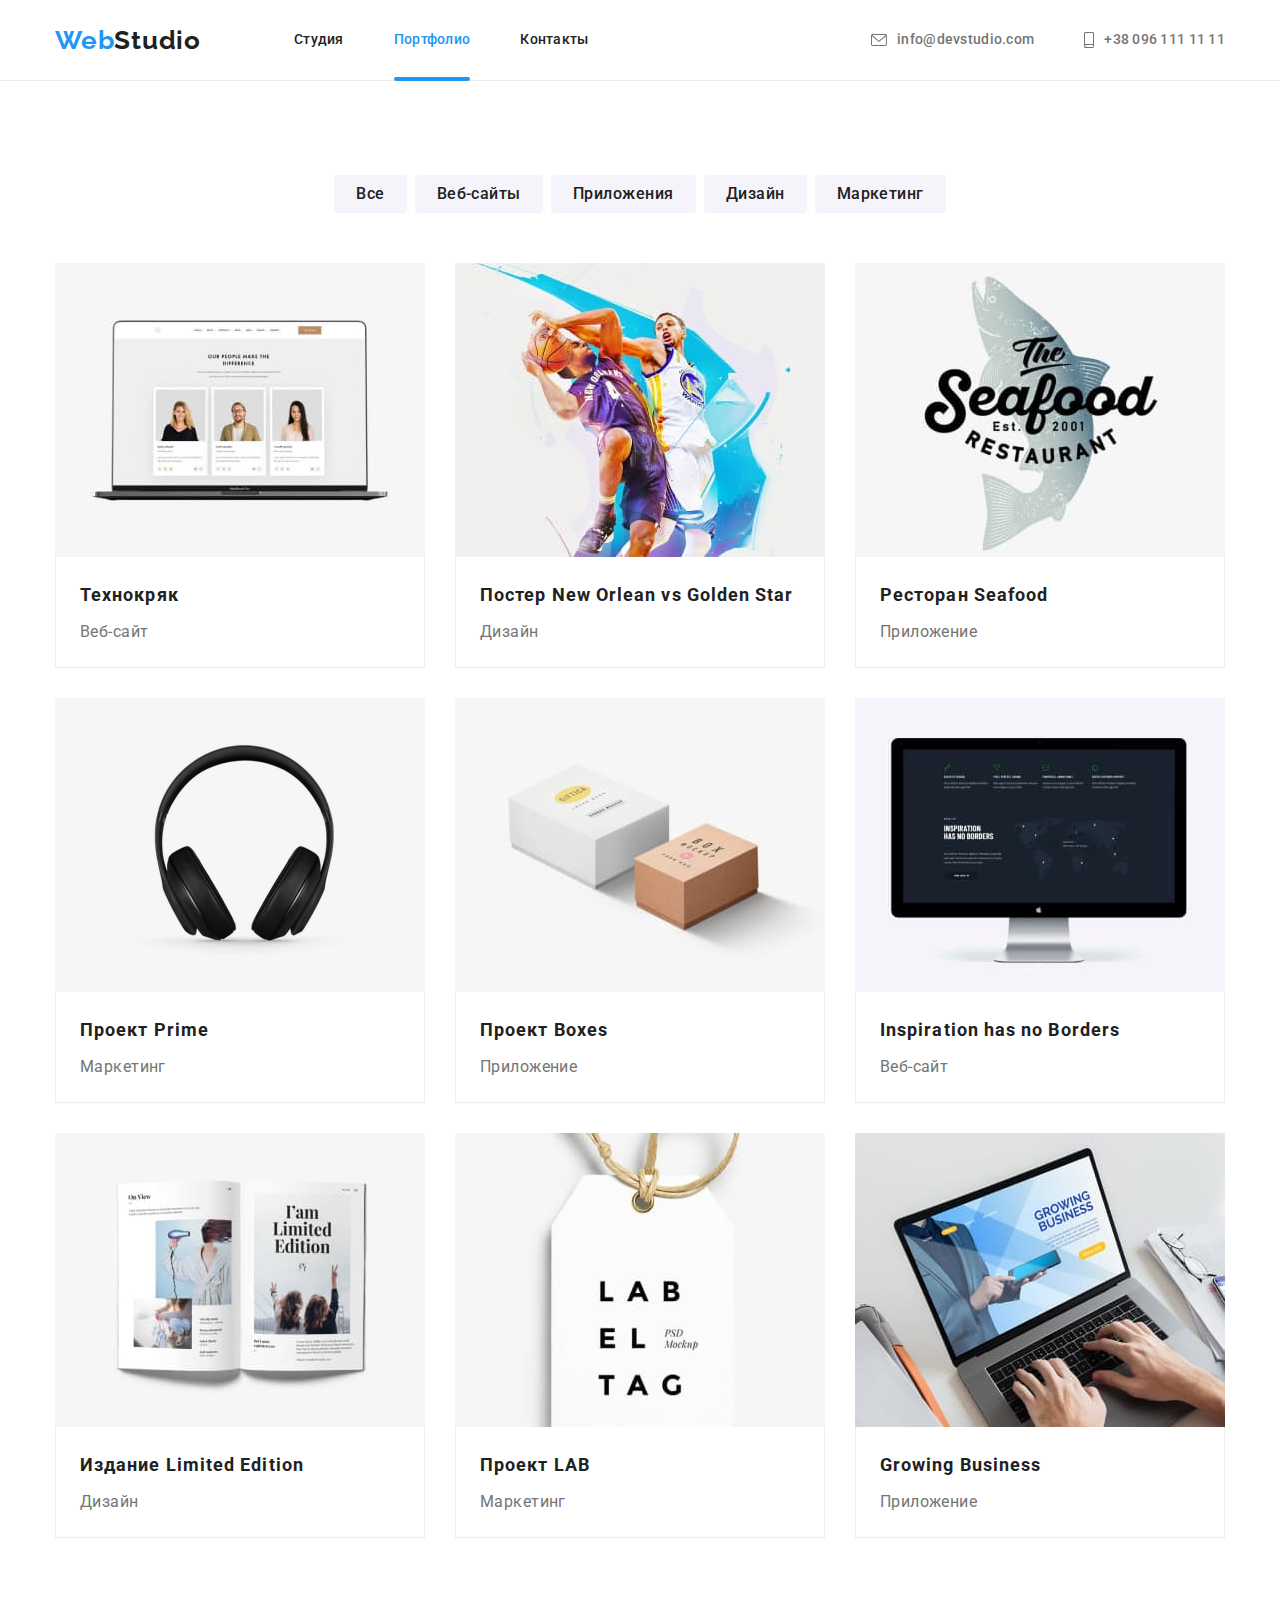
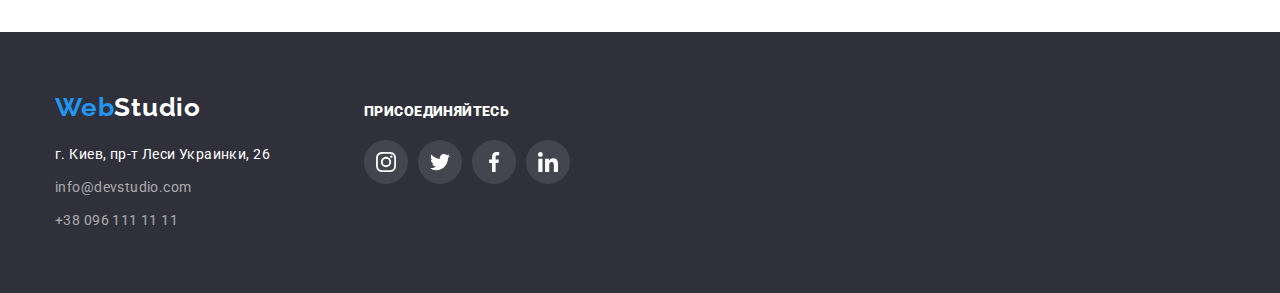
==== portfolio.html @ f8b0aa5a "Клонування репозиторія" ====
<!DOCTYPE html>
<html lang="ru">
  <head>
    <meta charset="UTF-8" />
    <meta http-equiv="X-UA-Compatible" content="IE=edge" />
    <meta name="viewport" content="width=device-width, initial-scale=1.0" />
    <title>Document</title>
    <!--  Шрифти -->
    <link rel="preconnect" href="https://fonts.googleapis.com" />
    <link rel="preconnect" href="https://fonts.gstatic.com" crossorigin />
    <link
      href="https://fonts.googleapis.com/css2?family=Raleway:wght@700&family=Roboto:wght@400;500;700;900&display=swap"
      rel="stylesheet"
    />
    <!-- Нормалізація стилей -->
    <link
      rel="stylesheet"
      href="https://cdn.jsdelivr.net/npm/modern-normalize@1.1.0/modern-normalize.min.css"
    />
    <!-- Кастомні стилі -->
    <link rel="stylesheet" href="./css/styles.css" />
  </head>
  <body>
    <!-- Секція header -->
    <header class="page-header">
      <div class="container header-container">
        <a class="header-logo link" href="./index.html">
          Web<span class="logo-style-black">Studio</span></a
        >
        <nav class="header-nav">
          <ul class="header-list list">
            <li class="header-list-item">
              <a class="header-link link" href="./index.html">Студия</a>
            </li>
            <li class="header-list-item">
              <a class="header-link link current-link" href="./portfolio.html"
                >Портфолио</a
              >
            </li>
            <li class="header-list-item">
              <a class="header-link link" href="#">Контакты</a>
            </li>
          </ul>
        </nav>
        <ul class="list header-list">
          <li class="item">
            <a class="header-contact link" href="mailto:info@devstudio.com">
              <svg class="header-icon" width="16" height="12">
                <use href="./images/icons.svg#icon-envelope"></use></svg
              >info@devstudio.com</a
            >
          </li>
          <li class="item">
            <a class="header-contact link" href="tel:+380961111111">
              <svg class="header-icon" width="10" height="16">
                <use href="./images/icons.svg#icon-smartphone"></use>
              </svg>
              +38 096 111 11 11</a
            >
          </li>
        </ul>
      </div>
    </header>
    <!-- Блок унікального контенту на сторінці -->
    <main>
      <section class="section">
        <div class="container">
          <h1 class="visually-hidden">Портфолио</h1>
          <!-- Секція: кнопки фільтрів -->
          <ul class="list-button list">
            <li class="portfolio-btn-list">
              <button class="btn-portfolio link" type="button">Все</button>
            </li>
            <li class="portfolio-btn-list">
              <button class="btn-portfolio link" type="button">
                Веб-сайты
              </button>
            </li>
            <li class="portfolio-btn-list">
              <button class="btn-portfolio link" type="button">
                Приложения
              </button>
            </li>
            <li class="portfolio-btn-list">
              <button class="btn-portfolio link" type="button">Дизайн</button>
            </li>
            <li class="portfolio-btn-list">
              <button class="btn-portfolio link" type="button">
                Маркетинг
              </button>
            </li>
          </ul>
          <!-- Cписок з img -->
          <ul class="card-set list">
            <li class="card-set-item">
              <a class="portfolio-block link" href="">
                <div class="overlay-card">
                  <img
                    src="./imgportfolio/img1.jpg"
                    alt="Изображение-веб-сайт-технокряк"
                    width="370"
                    height="294"
                  />
                  <p class="portfolio-overlay">
                    Ресурс предлагает комплексные предложения с разным уровнем
                    функционала и сервисов. Все это позволит посетителю получить
                    исчерпывающие сведения о компании или частном лице.
                  </p>
                </div>
                <div class="text-frame">
                  <h2 class="tittle-portfolio">Технокряк</h2>
                  <p class="text-portfolio">Веб-сайт</p>
                </div>
              </a>
            </li>

            <li class="card-set-item">
              <a class="portfolio-block link" href="">
                <div class="overlay-card">
                  <img
                    src="./imgportfolio/img2.jpg"
                    alt="Изображение-дизайна-постера"
                    width="370"
                    height="294"
                  />
                  <p class="portfolio-overlay">
                    Ресурс предлагает комплексные предложения с разным уровнем
                    функционала и сервисов. Все это позволит посетителю получить
                    исчерпывающие сведения о компании или частном лице.
                  </p>
                </div>

                <div class="text-frame">
                  <h2 class="tittle-portfolio">
                    Постер New Orlean vs Golden Star
                  </h2>
                  <p class="text-portfolio">Дизайн</p>
                </div>
              </a>
            </li>

            <li class="card-set-item">
              <a class="portfolio-block link" href="">
                <div class="overlay-card">
                  <img
                    src="./imgportfolio/img3.jpg"
                    alt="Изображение-приложения-ресторана"
                    width="370"
                    height="294"
                  />

                  <p class="portfolio-overlay">
                    Ресурс предлагает комплексные предложения с разным уровнем
                    функционала и сервисов. Все это позволит посетителю получить
                    исчерпывающие сведения о компании или частном лице.
                  </p>
                </div>

                <div class="text-frame">
                  <h2 class="tittle-portfolio">Ресторан Seafood</h2>
                  <p class="text-portfolio">Приложение</p>
                </div>
              </a>
            </li>

            <li class="card-set-item">
              <a class="portfolio-block link" href="">
                <div class="overlay-card">
                  <img
                    src="./imgportfolio/img4.jpg"
                    alt="Изображение-маркетинга-проекта-прайм"
                    width="370"
                    height="294"
                  />

                  <p class="portfolio-overlay">
                    Ресурс предлагает комплексные предложения с разным уровнем
                    функционала и сервисов. Все это позволит посетителю получить
                    исчерпывающие сведения о компании или частном лице.
                  </p>
                </div>
                <div class="text-frame">
                  <h2 class="tittle-portfolio">Проект Prime</h2>
                  <p class="text-portfolio">Маркетинг</p>
                </div>
              </a>
            </li>

            <li class="card-set-item">
              <a class="portfolio-block link" href="">
                <div class="overlay-card">
                  <img
                    src="./imgportfolio/img5.jpg"
                    alt="Изображение-приложения-проекта-Боксес"
                    width="370"
                    height="294"
                  />

                  <p class="portfolio-overlay">
                    Ресурс предлагает комплексные предложения с разным уровнем
                    функционала и сервисов. Все это позволит посетителю получить
                    исчерпывающие сведения о компании или частном лице.
                  </p>
                </div>

                <div class="text-frame">
                  <h2 class="tittle-portfolio">Проект Boxes</h2>
                  <p class="text-portfolio">Приложение</p>
                </div>
              </a>
            </li>

            <li class="card-set-item">
              <a class="portfolio-block link" href="">
                <div class="overlay-card">
                  <img
                    src="./imgportfolio/img6.jpg"
                    alt="Изображение-веб-сайта"
                    width="370"
                    height="294"
                  />

                  <p class="portfolio-overlay">
                    Ресурс предлагает комплексные предложения с разным уровнем
                    функционала и сервисов. Все это позволит посетителю получить
                    исчерпывающие сведения о компании или частном лице.
                  </p>
                </div>

                <div class="text-frame">
                  <h2 class="tittle-portfolio">Inspiration has no Borders</h2>
                  <p class="text-portfolio">Веб-сайт</p>
                </div>
              </a>
            </li>

            <li class="card-set-item">
              <a class="portfolio-block link" href="">
                <div class="overlay-card">
                  <img
                    src="./imgportfolio/img7.jpg"
                    alt="Изображение-дизайна-издания"
                    width="370"
                    height="294"
                  />

                  <p class="portfolio-overlay">
                    Ресурс предлагает комплексные предложения с разным уровнем
                    функционала и сервисов. Все это позволит посетителю получить
                    исчерпывающие сведения о компании или частном лице.
                  </p>
                </div>

                <div class="text-frame">
                  <h2 class="tittle-portfolio">Издание Limited Edition</h2>
                  <p class="text-portfolio">Дизайн</p>
                </div>
              </a>
            </li>

            <li class="card-set-item">
              <a class="portfolio-block link" href="">
                <div class="overlay-card">
                  <img
                    src="./imgportfolio/img8.jpg"
                    alt="Изображение-маркетинга-проекта"
                    width="370"
                    height="294"
                  />

                  <p class="portfolio-overlay">
                    Ресурс предлагает комплексные предложения с разным уровнем
                    функционала и сервисов. Все это позволит посетителю получить
                    исчерпывающие сведения о компании или частном лице.
                  </p>
                </div>

                <div class="text-frame">
                  <h2 class="tittle-portfolio">Проект LAB</h2>
                  <p class="text-portfolio">Маркетинг</p>
                </div>
              </a>
            </li>

            <li class="card-set-item">
              <a class="portfolio-block link" href="">
                <div class="overlay-card">
                  <img
                    src="./imgportfolio/img9.jpg"
                    alt="Изображение-приложения-бизнес"
                    width="370"
                    height="294"
                  />

                  <p class="portfolio-overlay">
                    Ресурс предлагает комплексные предложения с разным уровнем
                    функционала и сервисов. Все это позволит посетителю получить
                    исчерпывающие сведения о компании или частном лице.
                  </p>
                </div>

                <div class="text-frame">
                  <h2 class="tittle-portfolio">Growing Business</h2>
                  <p class="text-portfolio">Приложение</p>
                </div>
              </a>
            </li>
          </ul>
        </div>
      </section>
    </main>
    <!-- Секція футер -->
    <footer class="page-footer">
      <div class="container footer-box">
        <div class="footer-item-adress">
          <a class="header-logo link footer-logo" href="./index.html">
            Web<span class="logo-style-white">Studio</span></a
          >
          <address class="footer-logo">
            <ul class="list">
              <li class="footer-text">
                <a
                  class="footer-address footer-address-link link"
                  href="https://goo.gl/maps/SEVTVgyHEndxwq1x7"
                  target="_blank"
                  rel="noreferrer noopener"
                  >г. Киев, пр-т Леси Украинки, 26</a
                >
              </li>
              <li class="footer-text">
                <a
                  class="footer-address footer-address-mail-tel link"
                  href="mailto:info@devstudio.com"
                  >info@devstudio.com</a
                >
              </li>
              <li class="footer-text">
                <a
                  class="footer-address footer-address-mail-tel link"
                  href="tel:+380961111111"
                  >+38 096 111 11 11</a
                >
              </li>
            </ul>
          </address>
        </div>
        <div>
          <p class="section-footer tittle-small">
            <strong>присоединяйтесь</strong>
          </p>
          <ul class="list join-box">
            <li class="footer-social-list">
              <a aria-label="instagram" class="footer-item-link" href="">
                <svg class="social-media-icon" width="20" height="20">
                  <use href="./images/icons.svg#icon-instagram"></use>
                </svg>
              </a>
            </li>
            <li class="footer-social-list">
              <a aria-label="twitter" class="footer-item-link" href="">
                <svg class="social-media-icon" width="20" height="20">
                  <use href="./images/icons.svg#icon-twitter"></use>
                </svg>
              </a>
            </li>
            <li class="footer-social-list">
              <a aria-label="facebook" class="footer-item-link" href="">
                <svg class="social-media-icon" width="20" height="20">
                  <use href="./images/icons.svg#icon-facebook"></use>
                </svg>
              </a>
            </li>
            <li class="footer-social-list">
              <a aria-label="linkedin" class="footer-item-link" href="">
                <svg class="social-media-icon" width="20" height="20">
                  <use href="./images/icons.svg#icon-linkedin"></use>
                </svg>
              </a>
            </li>
          </ul>
        </div>
      </div>
    </footer>
  </body>
</html>
---- css/styles.css ----
:root {
  /* Шрифти */
  --main-font: "Roboto";
  --secondary-font: "Raleway";

  /* Кольори  змінні */
  --main-txt-cl: #757575;
  --accent-cl: #2196f3;
  --black-cl: #212121;
  --white-cl: #ffffff;
  --hero-footer-bg-cl: #2f303a;
  --footer-mail-tel-cl: rgba(255, 255, 255, 0.6);
  --second-cl-btn-main: #188ce8;
  --background-btn: #f5f4fa;
  --portfolio-cl: #eeeeee;
  --header-cl: #ececec;
  --icon-cl: #afb1b8;
  --footer-bcg-cl: rgba(255, 255, 255, 0.1);
  --color-overlay: rgba(33, 150, 243, 0.9);
  /* Інши змінні */
  --indent: 30px;
  --anim: 250ms cubic-bezier(0.4, 0, 0.2, 1);
}

body {
  font-family: "Roboto", sans-serif;
  font-size: 14px;
  letter-spacing: 0.03em;
  color: var(--main-txt-cl);
  background-color: var(--white-cl);
}
/* reset */
h1,
h2,
h3,
p {
  margin: 0;
}
img {
  display: block;
  max-width: 100%;
  height: auto;
}
.list {
  list-style: none;
  margin: 0;
  padding: 0;
}
/* Сітка Flex */

.card-set {
  display: flex;
  flex-wrap: wrap;
  margin-left: calc(-1 * var(--indent));
  margin-top: calc(-1 * var(--indent));
}
.card-set-item {
  flex-basis: calc(100% / 3 - var(--indent));
  margin-left: var(--indent);
  margin-top: var(--indent);
}
.overlay-card {
  position: relative;
  overflow: hidden;
}
/* common style */
.no-scroll {
  overflow: hidden;
}

/*  Кінець Сітка Flex */

.section {
  padding-top: 94px;
  padding-bottom: 94px;
}
.container {
  width: 1200px;
  padding-left: 15px;
  padding-right: 15px;
  margin-left: auto;
  margin-right: auto;
}
/* Загальні стилі класів спільного користування */
.link {
  text-decoration: none;
}
.visually-hidden {
  position: absolute;
  width: 1px;
  height: 1px;
  margin: -1px;
  border: 0;
  padding: 0;

  white-space: nowrap;
  clip-path: inset(100%);
  clip: rect(0 0 0 0);
  overflow: hidden;
}

/* Кнопка на головнвій */
.btn-main {
  padding: 10px 32px;
  margin-top: 30px;
  margin-left: auto;
  margin-right: auto;
  border-radius: 4px;
  border: none;
  font-family: inherit;
  font-weight: 700;
  font-size: 16px;
  line-height: 1.88;
  display: flex;
  align-items: center;
  text-align: center;
  letter-spacing: 0.06em;
  color: var(--white-cl);
  background-color: var(--accent-cl);
  cursor: pointer;
  transition: background-color var(--anim), color var(--anim);
}
/* Ховер, фокус кнопки */
.btn-main:hover,
.btn-main:focus {
  background-color: var(--second-cl-btn-main);
  color: var(--white-cl);
}
/* Cекція хедер */
.page-header {
  border-bottom: 1px solid var(--header-cl);
}
.header-container {
  display: flex;
  align-items: center;
}

.header-list {
  display: flex;
  margin-left: auto;
}
.header-logo {
  font-family: var(--secondary-font), sans-serif;
  font-weight: 700;
  font-size: 26px;
  line-height: 1.19;
  letter-spacing: 0.03em;
  color: var(--accent-cl);
  margin-right: 93px;
}
.logo-style-black {
  color: var(--black-cl);
}
.logo-style-white {
  color: var(--white-cl);
}
.header-link {
  display: block;
  padding-top: 32px;
  padding-bottom: 32px;
  font-weight: 500;
  font-size: 14px;
  line-height: 1.14;
  letter-spacing: 0.02em;
  color: var(--black-cl);
  transition: color var(--anim);
}
.header-list-item:not(:last-child) {
  margin-right: 50px;
}
/* Риска на меню */
.header-list-item {
  position: relative;
}
.current-link {
  position: relative;
  display: flex;
  align-items: center;
  color: var(--accent-cl);
}
.current-link::before {
  position: absolute;
  content: "";
  bottom: 0;
  left: 0;
  display: inline-block;
  width: 100%;
  height: 4px;
  background-color: var(--accent-cl);
  border-radius: 2px;
  transform: translateY(1px);
}

/* Ховер, Фокус для меню */
.header-link:hover,
.header-link:focus {
  color: var(--accent-cl);
}

.header-list .item + .item {
  margin-left: 50px;
}

.header-contact {
  display: flex;
  align-items: center;
  font-weight: 500;
  font-size: 14px;
  line-height: 1.14;
  letter-spacing: 0.02em;
  color: var(--main-txt-cl);
  transition: color var(--anim);
}
/* Ховер, Фокус для тел і пошти */
.header-contact:hover,
.header-contact:focus {
  color: var(--accent-cl);
}
/* Іконки Header */
.header-icon {
  fill: currentColor;
  margin-right: 10px;
}
/* Cекція-Герой */
.main-title {
  width: 696px;
  margin-left: auto;
  margin-right: auto;
  font-weight: 900;
  font-size: 44px;
  text-align: center;
  line-height: 1.36;
  letter-spacing: 0.06em;
  text-transform: uppercase;
  color: var(--white-cl);
}
.hero {
  background-color: var(--hero-footer-bg-cl);
  background-image: linear-gradient(
      to right,
      rgba(47, 48, 58, 0.4),
      rgba(47, 48, 58, 0.4)
    ),
    url(../images/hero/background.jpg);
  background-repeat: no-repeat;
  background-position: center;
  background-size: cover;
  max-width: 1600px;
  height: 600px;
  margin-left: auto;
  margin-right: auto;
  padding-top: 200px;
  padding-bottom: 200px;
}
/* Заголовки */
.section-tittle {
  font-weight: 700;
  color: var(--black-cl);
}
.tittle-big {
  font-size: 36px;
  line-height: 1.17;
  text-align: center;
  margin-bottom: 50px;
}
.tittle-small {
  font-size: 14px;
  line-height: 1.14;
  text-transform: uppercase;
}
/* Описання */
.text-benefits {
  font-size: 14px;
  line-height: 1.71;
  margin-top: 10px;
}
/* секція Benefits */
.benefits-title {
  max-width: 270px;
}
.benefits-list {
  display: flex;
}
.benefits-link-icon {
  display: flex;
  align-items: center;
  justify-content: center;
  width: 270px;
  height: 120px;
  background-color: var(--background-btn);
  border-radius: 4px;
  margin-bottom: 30px;
}
.benefits-icon {
  fill: currentColor;
}
/* cекція about */
.about {
  padding-bottom: 94px;
}
.about-list:not(:last-child) {
  margin-right: 30px;
}
.about-list-images {
  display: flex;
  flex-basis: 370px;
}
.img-wrapper {
  position: relative;
}
.desk {
  display: flex;
  justify-content: center;
  align-items: center;
  font-weight: 700;
  color: var(--white-cl);
  font-size: 14px;
  line-height: 1.14;
  text-transform: uppercase;
  position: absolute;
  background-image: linear-gradient(
    to right,
    rgba(47, 48, 58, 0.8),
    rgba(47, 48, 58, 0.8)
  );
  width: 370px;
  height: 70px;
  bottom: 0;
}

/* flex для секції team */

.team-list {
  display: flex;
}
.team-group {
  flex-basis: 270px;
  background-color: var(--white-cl);
  box-shadow: 0px 1px 3px rgba(0, 0, 0, 0.12), 0px 1px 1px rgba(0, 0, 0, 0.14),
    0px 2px 1px rgba(0, 0, 0, 0.2);
  border-radius: 0px 0px 4px 4px;
}
/* Заголовок Імя-прізвище  */
.team {
  padding-top: 30px;
  padding-bottom: 30px;
}
.section-team {
  font-weight: 500;
  font-size: 16px;
  line-height: 1.19;
  color: var(--black-cl);
  text-align: center;
  margin-bottom: 10px;
}
.text-team {
  margin-bottom: 16px;
  font-size: 16px;
  line-height: 1.19;
  text-align: center;
}
.team-section {
  background: var(--background-btn);
}
.team-item:not(:last-child) {
  margin-right: 30px;
}
/* Оформлення іконок */
.social-media {
  display: flex;
  justify-content: center;
}
.social-media-item:not(:last-child) {
  margin-right: 10px;
}
.social-media-link {
  display: flex;
  align-items: center;
  justify-content: center;
  width: 44px;
  height: 44px;
  color: var(--icon-cl);
  border-radius: 50%;
  transition: color var(--anim), background-color var(--anim);
}
.social-media-link:hover,
.social-media-link:focus {
  background-color: var(--accent-cl);
  color: var(--white-cl);
}
.social-media-icon {
  fill: currentColor;
}
/* Cекція Regulars */
.regulars-list {
  display: flex;
  justify-content: center;
}
.regulars-item:not(:last-child) {
  margin-right: 30px;
}

.regulars-logo {
  fill: currentColor;
}
.logo-list {
  color: var(--icon-cl);
  display: flex;
  width: 170px;
  height: 92px;
  justify-content: center;
  align-items: center;
  border: 1px solid var(--icon-cl);
  border-radius: 4px;
  transition: color var(--anim), border-color var(--anim);
}
.logo-list:hover,
.logo-list:focus {
  color: var(--accent-cl);
  border-color: var(--accent-cl);
}

/* Футер */
.page-footer {
  background: var(--hero-footer-bg-cl);
  padding-top: 60px;
  padding-bottom: 60px;
}
.footer-address {
  font-size: 14px;
  line-height: 1.71;
  letter-spacing: 0.03em;
  font-style: normal;
  transition: color var(--anim);
}
.footer-box {
  display: flex;
  align-items: baseline;
}
.footer-item-adress {
  margin-right: 70px;
}
.footer-address-link {
  color: var(--white-cl);
}
.footer-address-mail-tel {
  color: var(--footer-mail-tel-cl);
}
.footer-text:not(:last-child) {
  margin-bottom: 9px;
}
.footer-logo {
  font-style: normal;
  margin-top: 20px;
}
/* Ховер, Фокус для футер адреси */
.footer-address:hover,
.footer-address:focus {
  color: var(--accent-cl);
}
.footer-item-link {
  display: flex;
  align-items: center;
  justify-content: center;
  width: 44px;
  height: 44px;
  color: var(--white-cl);
  background-color: var(--footer-bcg-cl);
  border-radius: 50%;
  transition: background-color var(--anim);
}
.footer-item-link:hover,
.footer-item-link:focus {
  background-color: var(--accent-cl);
}
.section-footer {
  font-weight: 700;
  color: var(--white-cl);
  margin-bottom: 20px;
}
.footer-social-list {
  margin-right: 10px;
}
.footer-social {
  display: flex;
  align-items: baseline;
  margin-bottom: 20px;
}
.join-box {
  display: flex;
}

/* Сторінка Портфоліо */

/* Заголовки */
.tittle-portfolio {
  font-weight: 700;
  font-size: 18px;
  line-height: 2;
  letter-spacing: 0.06em;
  color: var(--black-cl);
  margin-bottom: 4px;
}
.text-portfolio {
  font-size: 16px;
  line-height: 1.88;
  color: var(--main-txt-cl);
}
/* Overlay на сторінці portfolio */
.portfolio-overlay {
  position: absolute;
  display: flex;
  align-items: center;
  justify-content: center;
  background-color: var(--color-overlay);
  top: 0;
  left: 0;
  width: 100%;
  height: 100%;
  padding: 63px 24px;
  transform: translateY(100%);
  transition: transform var(--anim);
  font-size: 18px;
  letter-spacing: 0.03em;
  line-height: 1.56;
  color: var(--white-cl);
}
.portfolio-block:hover .portfolio-overlay,
.portfolio-block:focus .portfolio-overlay {
  transform: translateY(0);
}

/*  Кнопки на сторінці портфоліо */
.btn-portfolio {
  padding: 6px 22px;
  border: none;
  border-radius: 4px;
  font-family: inherit;
  font-weight: 500;
  font-size: 16px;
  line-height: 1.62;
  text-align: center;
  letter-spacing: 0.03em;
  color: var(--black-cl);
  background-color: var(--background-btn);
  cursor: pointer;
  transition: background-color var(--anim), color var(--anim),
    box-shadow var(--anim);
}
.btn-portfolio:hover,
.btn-portfolio:focus {
  background-color: var(--accent-cl);
  color: var(--white-cl);
  box-shadow: 0px 3px 1px rgba(0, 0, 0, 0.1), 0px 1px 2px rgba(0, 0, 0, 0.08),
    0px 2px 2px rgba(0, 0, 0, 0.12);
}

.list-button {
  display: flex;
  justify-content: center;
  margin-bottom: 50px;
}

.portfolio-btn-list:not(:last-child) {
  margin-right: 8px;
}
.portfolio-block {
  display: block;
  transition: box-shadow var(--anim);
}
.portfolio-block:hover,
.portfolio-block:focus {
  box-shadow: 0px 1px 1px rgba(0, 0, 0, 0.12), 0px 4px 4px rgba(0, 0, 0, 0.06),
    1px 4px 6px rgba(0, 0, 0, 0.16);
}
.text-frame {
  padding: 20px 24px;
  border: 1px solid var(--portfolio-cl);
  border-top: none;
}
/* Modal-window */
.backdrop {
  position: fixed;
  top: 0;
  left: 0;
  z-index: 1000;
  width: 100%;
  height: 100%;
  background-color: rgba(0, 0, 0, 0.2);

  opacity: 1;
  visibility: visible;
  pointer-events: initial;
  transition: opacity var(--anim), visibility var(--anim);
}
.is-hidden {
  opacity: 0;
  visibility: hidden;
  pointer-events: none;
}
.modal {
  position: absolute;
  top: 50%;
  left: 50%;
  transform: translate(-50%, -50%);
  min-width: 528px;
  min-height: 581px;
  background-color: var(--white-cl);
  box-shadow: 0px 1px 3px rgba(0, 0, 0, 0.12), 0px 1px 1px rgba(0, 0, 0, 0.14),
    0px 2px 1px rgba(0, 0, 0, 0.2);
  border-radius: 4px;
}
.modal-close-btn {
  position: absolute;
  top: 0;
  right: 0;
  background-color: var(--white-cl);
  border-radius: 50%;
  border: 1px solid rgba(0, 0, 0, 0.1);
  display: flex;
  align-items: center;
  justify-content: center;
  padding: 0;
  width: 30px;
  height: 30px;
  margin: 8px;
  cursor: pointer;
}
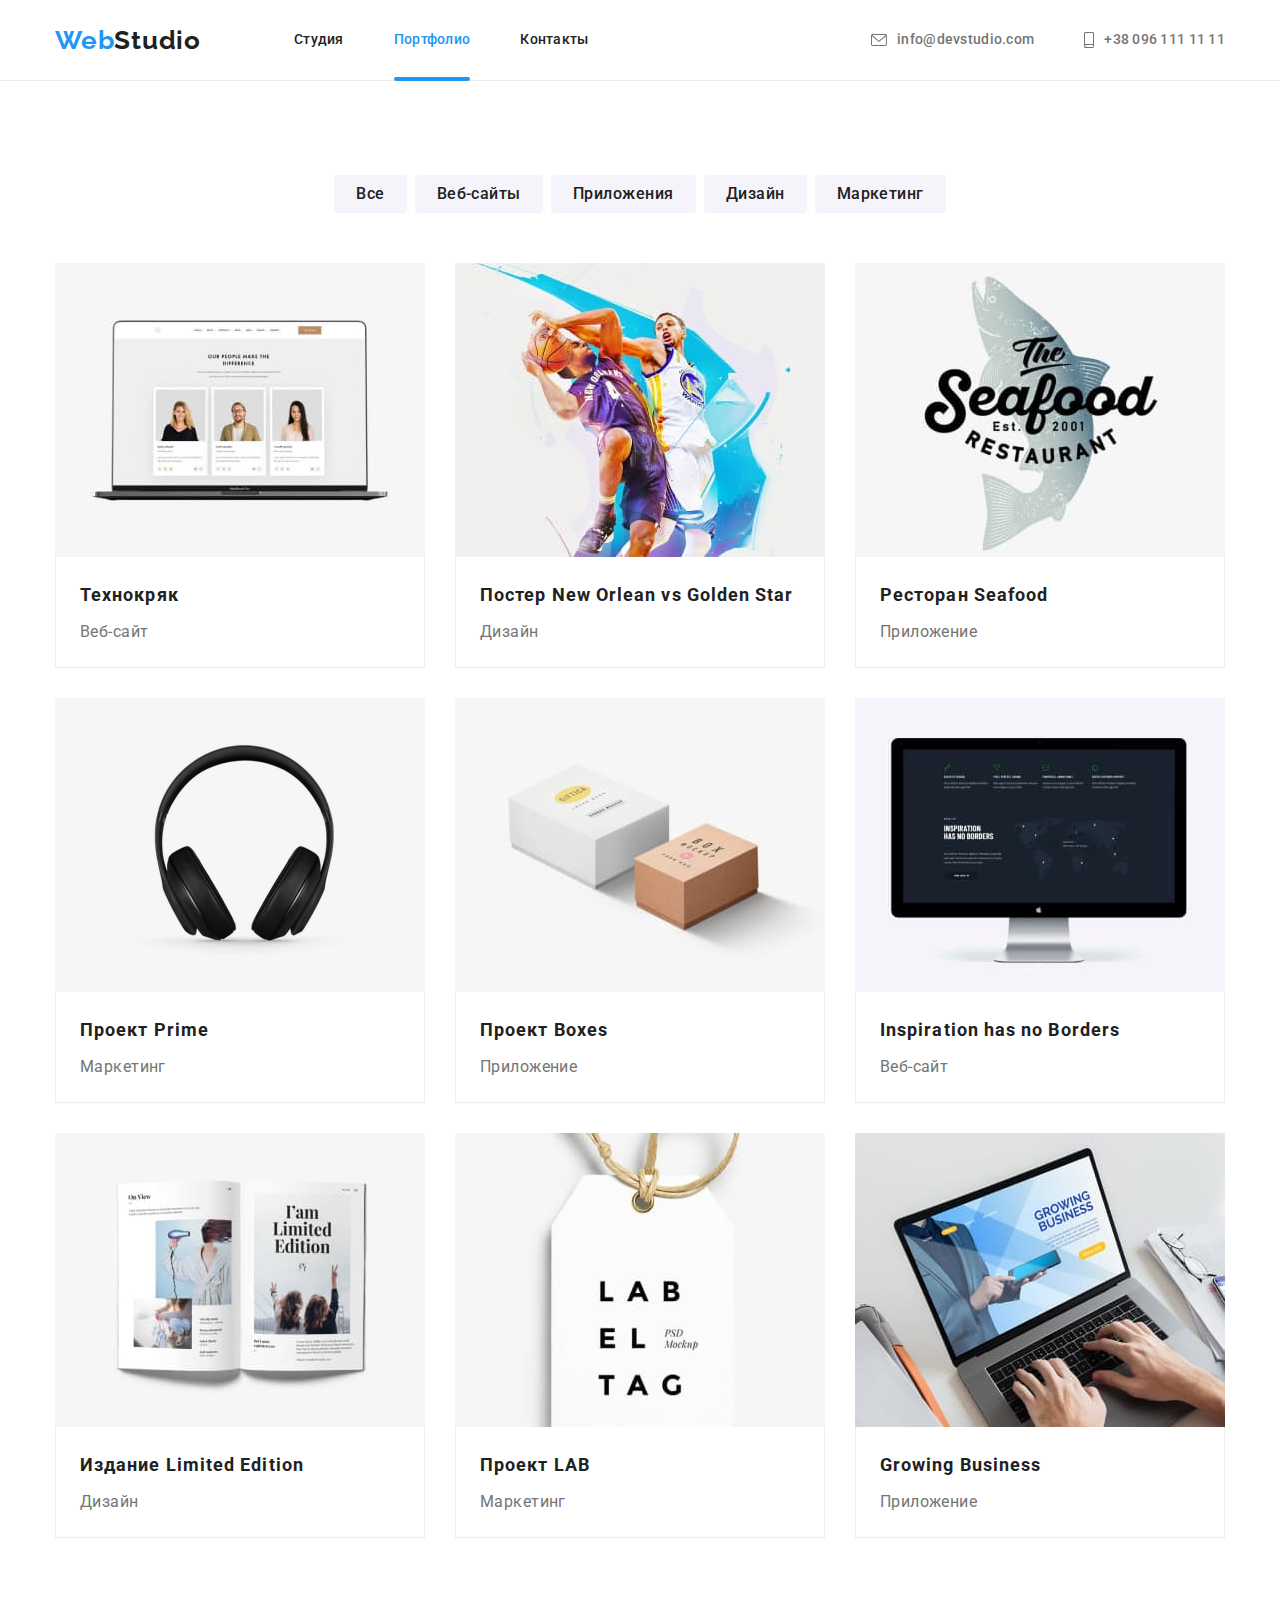
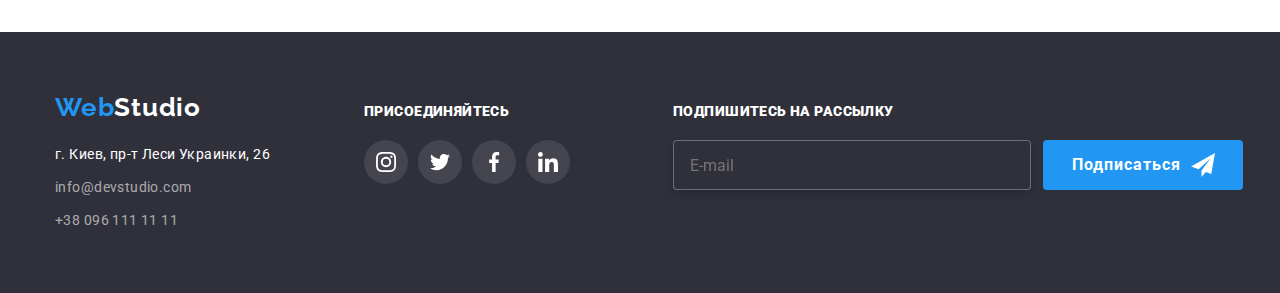
==== commit 18ec25db: "Додано : зміст модального вікна та додатковий абзац в футер" ====
--- a/portfolio.html
+++ b/portfolio.html
@@ -379,6 +379,32 @@
             </li>
           </ul>
         </div>
+        <div class="footer-button">
+          <p class="section-footer tittle-small">
+            <strong>Подпишитесь на рассылку</strong>
+          </p>
+          <div class="footer-subscribe-section">
+            <label>
+              <input
+                class="footer-subscribe"
+                type="email"
+                name="user-mail"
+                placeholder="E-mail"
+              />
+            </label>
+            <button class="btn-footer" type="submit">
+              Подписаться<svg class="button-send" width="24" height="24">
+                <use href="./images/icons.svg#icon-icon_send"></use>
+              </svg>
+            </button>
+          </div>
+        </div>
+      </div>
+    </footer>
+    <script src="./js/modal.js"></script>
+  </body>
+</html>
+
       </div>
     </footer>
   </body>
--- a/css/styles.css
+++ b/css/styles.css
@@ -17,6 +17,8 @@
   --icon-cl: #afb1b8;
   --footer-bcg-cl: rgba(255, 255, 255, 0.1);
   --color-overlay: rgba(33, 150, 243, 0.9);
+  --form-cl: rgba(33, 33, 33, 0.2);
+  --placeholder-cl: rgba(117, 117, 117, 0.5);
   /* Інши змінні */
   --indent: 30px;
   --anim: 250ms cubic-bezier(0.4, 0, 0.2, 1);
@@ -98,7 +100,138 @@
   clip: rect(0 0 0 0);
   overflow: hidden;
 }
-
+/* Модальне вікно */
+
+.sign-up-text {
+  display: inline-block;
+  color: var(--black-cl);
+  font-size: 20px;
+  line-height: 23px;
+  text-align: center;
+  margin: 40px 40px 30px 40px;
+}
+.form {
+  position: relative;
+  margin-bottom: 28px;
+  margin-left: 40px;
+}
+.form-agreement {
+  position: relative;
+  margin-bottom: 20px;
+  margin-left: 40px;
+}
+
+.agreement-text {
+  transform: translateY(-100%);
+  padding-bottom: 4px;
+  position: absolute;
+
+  font-size: 12px;
+  line-height: 1.17;
+  letter-spacing: 0.01em;
+}
+.modal-text-label {
+  margin-bottom: 4px;
+  position: absolute;
+}
+.form-stroke {
+  width: 448px;
+  height: 40px;
+  border: 1px solid var(--form-cl);
+  border-radius: 4px;
+  padding: 12px 16px;
+  padding-left: 42px;
+}
+.form-stroke-comment {
+  width: 448px;
+  height: 120px;
+  border: 1px solid var(--form-cl);
+  border-radius: 4px;
+  padding: 12px 16px;
+  resize: none;
+  font-size: 12px;
+  line-height: 1.16x;
+  letter-spacing: 0.01em;
+  color: var(--placeholder-cl);
+}
+.terms-agreement {
+  color: var(--color-overlay);
+}
+.modal-form-icon {
+  position: absolute;
+  top: 14px;
+  left: 15px;
+  display: inline-block;
+  transition: fill var(--anim);
+}
+
+.btn-modal {
+  padding: 10px 55px 10px 56px;
+  margin-top: 30px;
+  margin-left: auto;
+  margin-right: auto;
+  border-radius: 4px;
+  border: none;
+  font-family: inherit;
+  font-weight: 700;
+  font-size: 16px;
+  line-height: 1.88;
+  display: flex;
+  align-items: center;
+  text-align: center;
+  letter-spacing: 0.06em;
+  color: var(--white-cl);
+  background-color: var(--accent-cl);
+  cursor: pointer;
+  transition: background-color var(--anim), color var(--anim);
+}
+
+.form-stroke:focus ~ .modal-form-icon {
+  fill: var(--accent-cl);
+}
+
+.check-input {
+  -webkit-appearance: none;
+  -moz-appearance: none;
+  appearance: none;
+}
+.label-agreement {
+  display: block;
+  position: relative;
+}
+.checkbox-icon {
+  position: absolute;
+  left: 54px;
+  border: 1px solid var(--black-cl);
+  width: 16px;
+  height: 15px;
+  overflow: hidden;
+  background-color: white;
+  background-repeat: no-repeat;
+  background-position: 50% 50%;
+}
+.span-agreement-text {
+  margin-left: 77px;
+}
+.check-input:checked + .checkbox-icon {
+  border-color: var(--accent-cl);
+  border-radius: 2px;
+  background-color: var(--accent-cl);
+  background-image: url(../images/icons/modal/icon_check.svg);
+}
+/* Focused */
+.check-input:focus + .checkbox-icon {
+  border-color: var(--accent-cl);
+  border-radius: 2px;
+  background-color: var(--accent-cl);
+  background-image: url(../images/icons/modal/icon_check.svg);
+}
+/* Ховер, фокус кнопки модального вікна */
+.btn-modal:hover,
+.btn-modal:focus {
+  background-color: var(--second-cl-btn-main);
+}
+/* Кінець модального вікна */
 /* Кнопка на головнвій */
 .btn-main {
   padding: 10px 32px;
@@ -124,7 +257,6 @@
 .btn-main:hover,
 .btn-main:focus {
   background-color: var(--second-cl-btn-main);
-  color: var(--white-cl);
 }
 /* Cекція хедер */
 .page-header {
@@ -489,6 +621,55 @@
 .join-box {
   display: flex;
 }
+.footer-subscribe-section {
+  display: flex;
+}
+.footer-button {
+  margin-left: 93px;
+}
+.footer-subscribe {
+  width: 358px;
+  height: 50px;
+  padding-left: 16px;
+  padding-bottom: 15px;
+  padding-top: 15px;
+  font-size: 16px;
+  line-height: 1.14;
+  background-color: var(--hero-footer-bg-cl);
+  border: 1px solid rgba(255, 255, 255, 0.3);
+  filter: drop-shadow(0px 4px 4px rgba(0, 0, 0, 0.15));
+  border-radius: 4px;
+}
+.btn-footer {
+  width: 200px;
+  padding-left: 29px;
+
+  margin-left: 12px;
+  border-radius: 4px;
+  border: none;
+  font-family: inherit;
+  font-weight: 700;
+  font-size: 16px;
+  line-height: 1.88;
+  display: flex;
+  align-items: center;
+  text-align: center;
+  letter-spacing: 0.06em;
+  color: var(--white-cl);
+  background-color: var(--accent-cl);
+  cursor: pointer;
+  transition: background-color var(--anim), color var(--anim);
+}
+/* Ховер, фокус кнопки */
+.btn-footer:hover,
+.btn-footer:focus {
+  background-color: var(--second-cl-btn-main);
+}
+
+.button-send {
+  fill: var(--white-cl);
+  margin-left: 10px;
+}
 
 /* Сторінка Портфоліо */
 
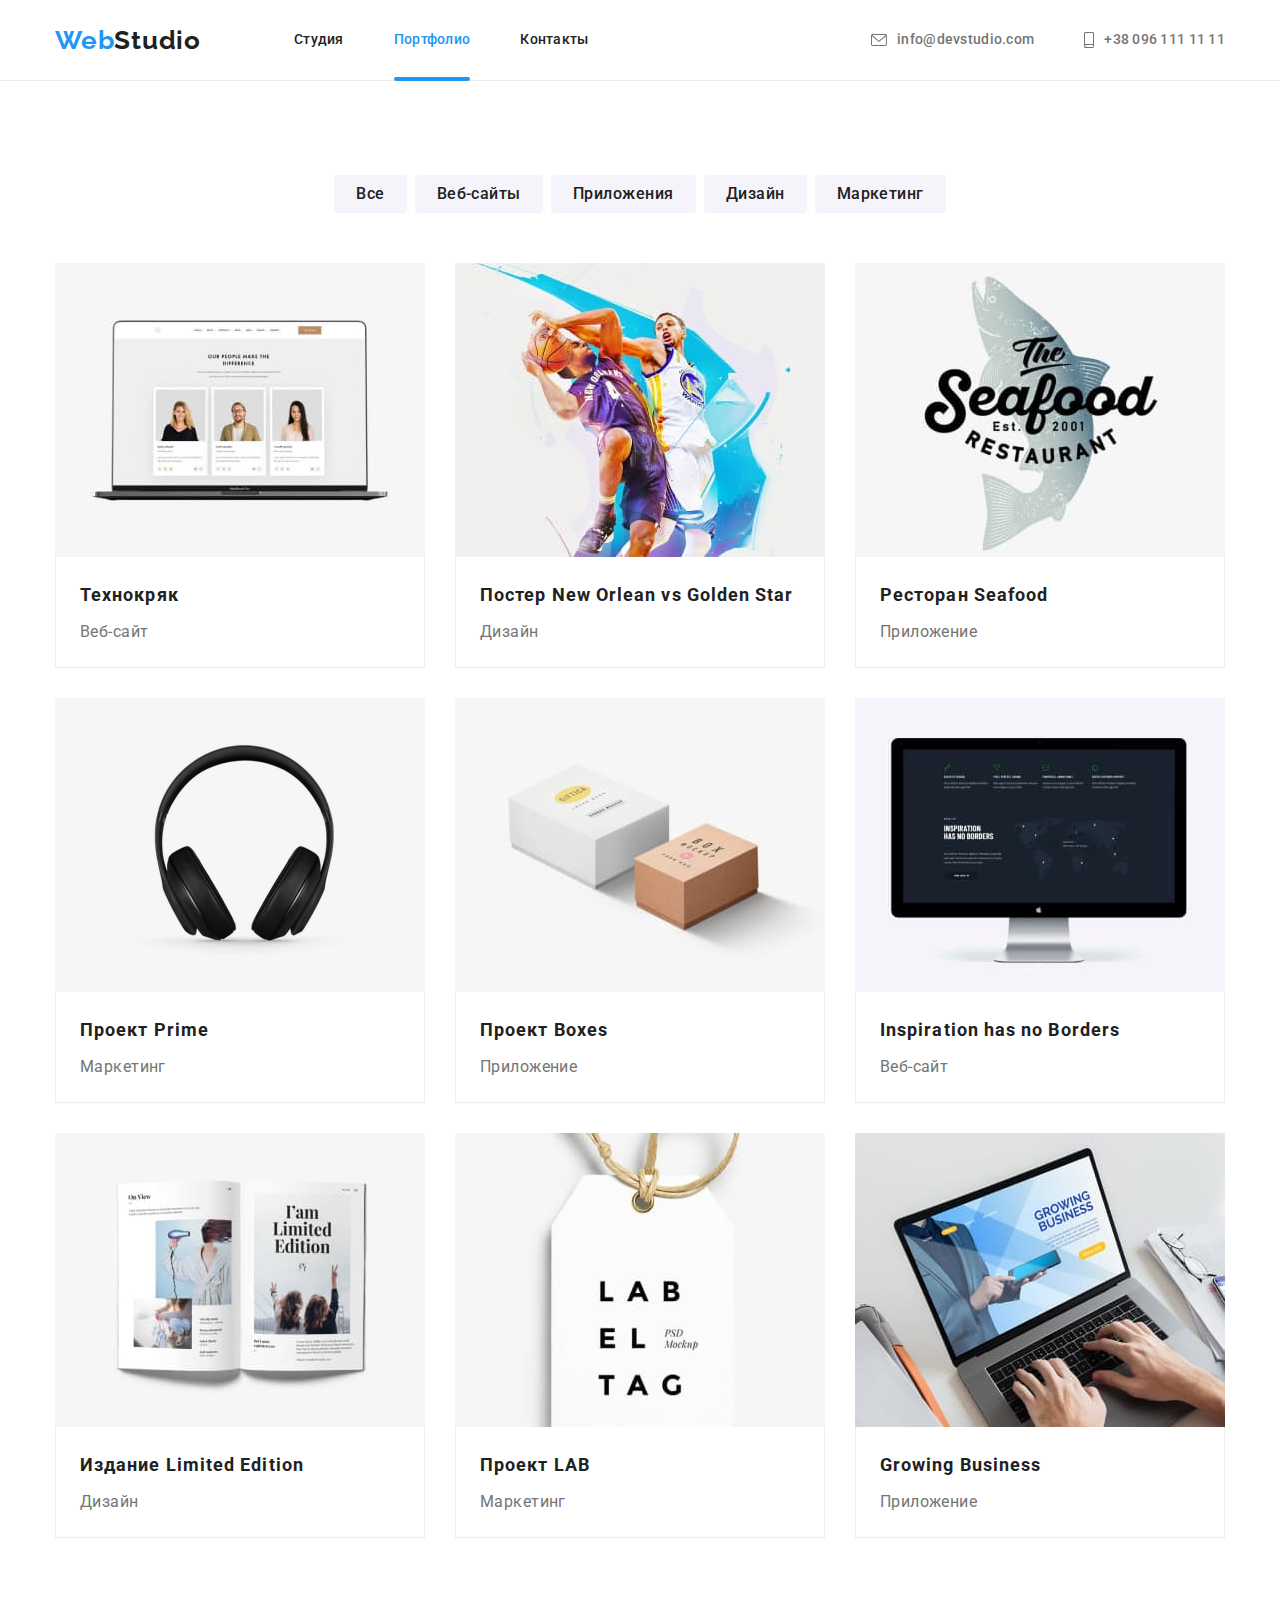
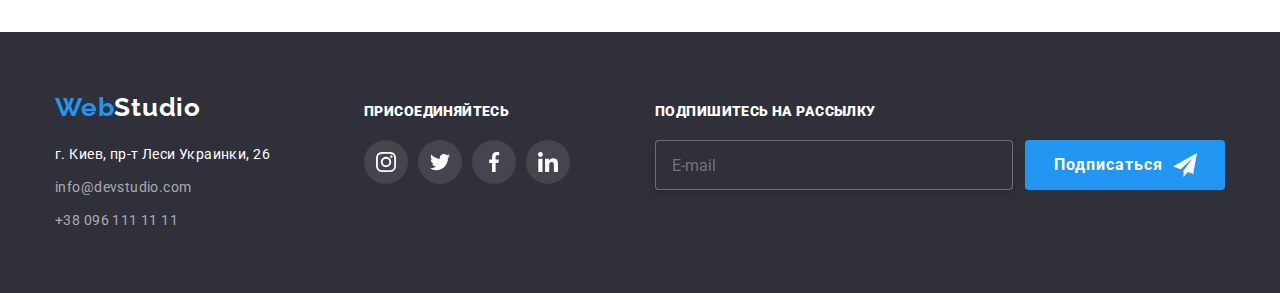
==== commit 14d4e577: "Віправлено згідно зауважень ментора" ====
--- a/portfolio.html
+++ b/portfolio.html
@@ -383,29 +383,23 @@
           <p class="section-footer tittle-small">
             <strong>Подпишитесь на рассылку</strong>
           </p>
-          <div class="footer-subscribe-section">
-            <label>
-              <input
-                class="footer-subscribe"
-                type="email"
-                name="user-mail"
-                placeholder="E-mail"
-              />
-            </label>
+          <form class="footer-subscribe-section">
+            <input
+              class="footer-subscribe"
+              type="email"
+              name="user-mail"
+              required
+              placeholder="E-mail"
+            />
             <button class="btn-footer" type="submit">
               Подписаться<svg class="button-send" width="24" height="24">
                 <use href="./images/icons.svg#icon-icon_send"></use>
               </svg>
             </button>
-          </div>
+          </form>
         </div>
       </div>
     </footer>
     <script src="./js/modal.js"></script>
   </body>
 </html>
-
-      </div>
-    </footer>
-  </body>
-</html>
--- a/css/styles.css
+++ b/css/styles.css
@@ -18,7 +18,6 @@
   --footer-bcg-cl: rgba(255, 255, 255, 0.1);
   --color-overlay: rgba(33, 150, 243, 0.9);
   --form-cl: rgba(33, 33, 33, 0.2);
-  --placeholder-cl: rgba(117, 117, 117, 0.5);
   /* Інши змінні */
   --indent: 30px;
   --anim: 250ms cubic-bezier(0.4, 0, 0.2, 1);
@@ -100,6 +99,7 @@
   clip: rect(0 0 0 0);
   overflow: hidden;
 }
+
 /* Модальне вікно */
 
 .sign-up-text {
@@ -108,31 +108,49 @@
   font-size: 20px;
   line-height: 23px;
   text-align: center;
-  margin: 40px 40px 30px 40px;
-}
-.form {
-  position: relative;
-  margin-bottom: 28px;
-  margin-left: 40px;
-}
-.form-agreement {
-  position: relative;
-  margin-bottom: 20px;
-  margin-left: 40px;
-}
-
-.agreement-text {
-  transform: translateY(-100%);
-  padding-bottom: 4px;
-  position: absolute;
-
+  margin-bottom: 12px;
+}
+.form-field {
+  display: flex;
+  flex-direction: column;
+  text-align: start;
   font-size: 12px;
   line-height: 1.17;
   letter-spacing: 0.01em;
-}
-.modal-text-label {
   margin-bottom: 4px;
+}
+.form-field-last {
+  display: flex;
+  flex-direction: column;
+  text-align: start;
+  margin-bottom: 4px;
+  font-size: 12px;
+  line-height: 1.17;
+  letter-spacing: 0.01em;
+}
+/* ховер, фокус на input */
+.position-icon:focus-within .form-stroke,
+.position-icon:hover .form-stroke {
+  border-color: var(--color-overlay);
+}
+.position-icon:focus-within .form-stroke-comment,
+.position-icon:hover .form-stroke-comment {
+  border-color: var(--color-overlay);
+}
+.icon-inputs {
   position: absolute;
+  top: 14px;
+  left: 15px;
+  fill: var(--black-cl);
+  transition: fill var(--anim);
+}
+.position-icon {
+  position: relative;
+}
+/* ховер, фокус на іконки */
+.position-icon:focus .icon-inputs,
+.position-icon:hover .icon-inputs {
+  fill: var(--color-overlay);
 }
 .form-stroke {
   width: 448px;
@@ -141,6 +159,8 @@
   border-radius: 4px;
   padding: 12px 16px;
   padding-left: 42px;
+  margin-bottom: 10px;
+  transition: border-color var(--anim);
 }
 .form-stroke-comment {
   width: 448px;
@@ -150,10 +170,12 @@
   padding: 12px 16px;
   resize: none;
   font-size: 12px;
-  line-height: 1.16x;
+  line-height: 1.16;
   letter-spacing: 0.01em;
-  color: var(--placeholder-cl);
-}
+  margin-bottom: 20px;
+  transition: border-color var(--anim);
+}
+/* Agreement */
 .terms-agreement {
   color: var(--color-overlay);
 }
@@ -185,22 +207,18 @@
   cursor: pointer;
   transition: background-color var(--anim), color var(--anim);
 }
-
-.form-stroke:focus ~ .modal-form-icon {
-  fill: var(--accent-cl);
-}
-
+/* Checkbox */
 .check-input {
   -webkit-appearance: none;
   -moz-appearance: none;
   appearance: none;
 }
 .label-agreement {
-  display: block;
-  position: relative;
+  display: flex;
+  justify-content: center;
 }
 .checkbox-icon {
-  position: absolute;
+  align-items: center;
   left: 54px;
   border: 1px solid var(--black-cl);
   width: 16px;
@@ -209,9 +227,7 @@
   background-color: white;
   background-repeat: no-repeat;
   background-position: 50% 50%;
-}
-.span-agreement-text {
-  margin-left: 77px;
+  margin-right: 7px;
 }
 .check-input:checked + .checkbox-icon {
   border-color: var(--accent-cl);
@@ -232,6 +248,7 @@
   background-color: var(--second-cl-btn-main);
 }
 /* Кінець модального вікна */
+
 /* Кнопка на головнвій */
 .btn-main {
   padding: 10px 32px;
@@ -625,7 +642,7 @@
   display: flex;
 }
 .footer-button {
-  margin-left: 93px;
+  margin-left: auto;
 }
 .footer-subscribe {
   width: 358px;
@@ -635,15 +652,20 @@
   padding-top: 15px;
   font-size: 16px;
   line-height: 1.14;
+  color: var(--white-cl);
   background-color: var(--hero-footer-bg-cl);
   border: 1px solid rgba(255, 255, 255, 0.3);
   filter: drop-shadow(0px 4px 4px rgba(0, 0, 0, 0.15));
   border-radius: 4px;
+  transition: border-color var(--anim);
+}
+.footer-subscribe-section:hover .footer-subscribe,
+.footer-subscribe-section:focus .footer-subscribe {
+  border-color: var(--color-overlay);
 }
 .btn-footer {
   width: 200px;
   padding-left: 29px;
-
   margin-left: 12px;
   border-radius: 4px;
   border: none;
@@ -784,8 +806,9 @@
   top: 50%;
   left: 50%;
   transform: translate(-50%, -50%);
-  min-width: 528px;
-  min-height: 581px;
+  width: 528px;
+  height: 581px;
+  padding: 40px;
   background-color: var(--white-cl);
   box-shadow: 0px 1px 3px rgba(0, 0, 0, 0.12), 0px 1px 1px rgba(0, 0, 0, 0.14),
     0px 2px 1px rgba(0, 0, 0, 0.2);
@@ -806,4 +829,11 @@
   height: 30px;
   margin: 8px;
   cursor: pointer;
-}
+  transition: fill var(--anim);
+}
+
+/* Ховер, фокус кнопки */
+.modal-close-btn:hover,
+.modal-close-btn:focus {
+  fill: var(--accent-cl);
+}
